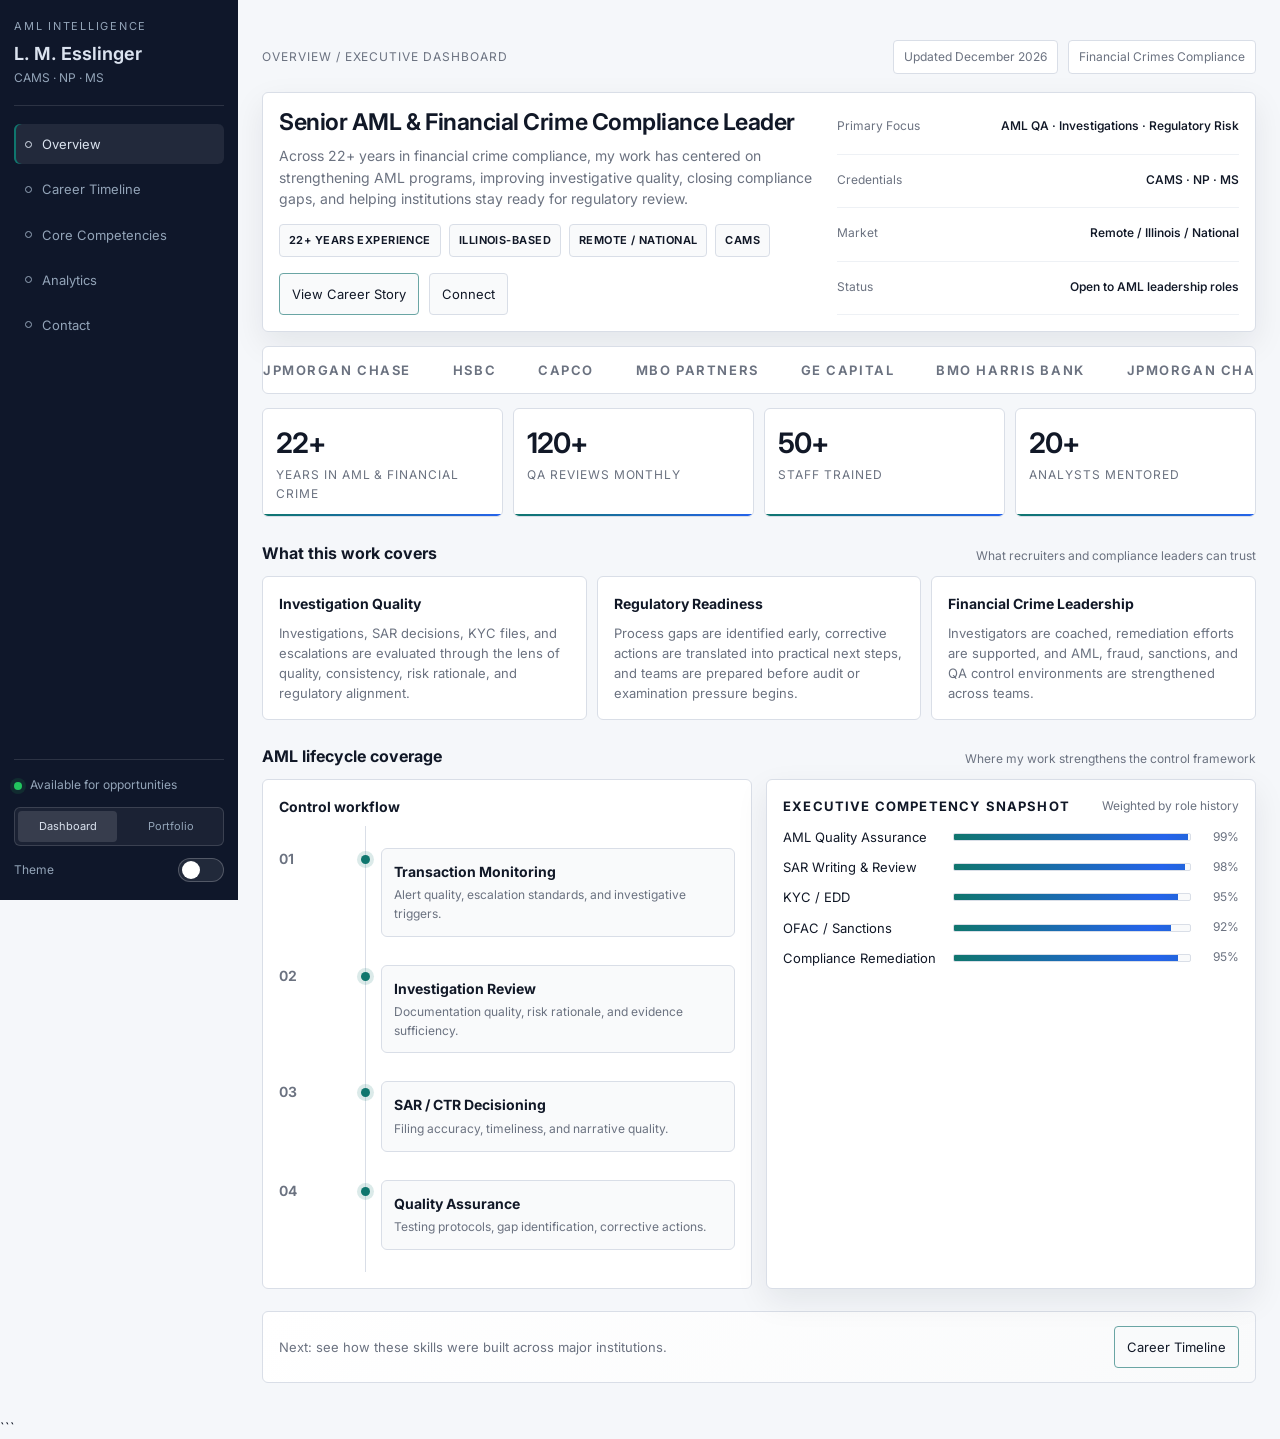
==== index.html @ 6d1b7859 "Initial AML dashboard website" ====
```html
<!doctype html>
<html lang="en">
<head>
  <meta charset="utf-8">
  <meta name="viewport" content="width=device-width, initial-scale=1">
  <title>L. M. Esslinger | AML Executive Dashboard</title>

  <link rel="preconnect" href="https://fonts.googleapis.com">
  <link rel="preconnect" href="https://fonts.gstatic.com" crossorigin>
  <link
    href="https://fonts.googleapis.com/css2?family=Inter:wght@400;500;600;700&display=swap"
    rel="stylesheet"
  >

  <link rel="stylesheet" href="styles.css">
</head>

<body>
  <!-- Mobile Header -->
  <div class="mobile-header">
    <button class="menu-toggle" aria-label="Open navigation">
      <span></span>
      <span></span>
      <span></span>
    </button>

    <div>
      <strong>L. M. Esslinger</strong>
      <small>AML Executive Dashboard</small>
    </div>

    <button class="mobile-switch switch" aria-label="Toggle light and dark mode"></button>

    <button
      class="view-mode-mobile"
      data-view-toggle
      aria-label="Switch profile view"
    >
      Portfolio
    </button>
  </div>

  <div class="screen-overlay" aria-hidden="true"></div>

  <div class="app">
    <!-- Sidebar -->
    <aside class="sidebar">
      <div class="brand">
        <div class="eyebrow">AML Intelligence</div>
        <h1>L. M. Esslinger</h1>
        <p>CAMS · NP · MS</p>
      </div>

      <nav class="nav">
        <a class="active" href="index.html">
          <span class="dot"></span>
          Overview
        </a>

        <a href="experience.html">
          <span class="dot"></span>
          Career Timeline
        </a>

        <a href="competencies.html">
          <span class="dot"></span>
          Core Competencies
        </a>

        <a href="analytics.html">
          <span class="dot"></span>
          Analytics
        </a>

        <a href="contact.html">
          <span class="dot"></span>
          Contact
        </a>
      </nav>

      <div class="sidebar-footer">
        <div class="status">
          <span></span>
          Available for opportunities
        </div>

        <div class="view-toggle" role="group" aria-label="Profile view mode">
          <button class="view-option active" data-view-option="dashboard">
            Dashboard
          </button>

          <button class="view-option" data-view-option="portfolio">
            Portfolio
          </button>
        </div>

        <div class="toggle-row">
          Theme
          <button class="switch" aria-label="Toggle light and dark mode"></button>
        </div>
      </div>
    </aside>

    <!-- Main Content -->
    <main>
      <!-- Top Bar -->
      <div class="topbar">
        <div class="crumb">Overview / Executive dashboard</div>

        <div class="top-actions">
          <div class="pill" data-current-date>Updated</div>
          <div class="pill">Financial Crimes Compliance</div>
        </div>
      </div>

      <!-- Hero -->
      <section class="panel hero">
        <div>
          <h2>Senior AML & Financial Crime Compliance Leader</h2>

          <p>
            Across 22+ years in financial crime compliance, my work has
            centered on strengthening AML programs, improving investigative
            quality, closing compliance gaps, and helping institutions stay
            ready for regulatory review.
          </p>

          <div class="hero-badges">
            <span>22+ Years Experience</span>
            <span>Illinois-based</span>
            <span>Remote / National</span>
            <span>CAMS</span>
          </div>

          <div class="action-row">
            <a class="button glow-cta" href="experience.html">
              View Career Story
            </a>

            <a class="button" href="contact.html">
              Connect
            </a>
          </div>
        </div>

        <div class="header-meta">
          <div class="meta-line">
            <span>Primary Focus</span>
            <b>AML QA · Investigations · Regulatory Risk</b>
          </div>

          <div class="meta-line">
            <span>Credentials</span>
            <b>CAMS · NP · MS</b>
          </div>

          <div class="meta-line">
            <span>Market</span>
            <b>Remote / Illinois / National</b>
          </div>

          <div class="meta-line">
            <span>Status</span>
            <b>Open to AML leadership roles</b>
          </div>
        </div>
      </section>

      <!-- Company Carousel -->
      <div class="carousel">
        <div class="track">
          <span class="logo-item">JPMorgan Chase</span>
          <span class="logo-item">HSBC</span>
          <span class="logo-item">Capco</span>
          <span class="logo-item">MBO Partners</span>
          <span class="logo-item">GE Capital</span>
          <span class="logo-item">BMO Harris Bank</span>

          <span class="logo-item">JPMorgan Chase</span>
          <span class="logo-item">HSBC</span>
          <span class="logo-item">Capco</span>
          <span class="logo-item">MBO Partners</span>
          <span class="logo-item">GE Capital</span>
          <span class="logo-item">BMO Harris Bank</span>
        </div>
      </div>

      <!-- Metrics -->
      <section class="metrics">
        <div class="metric">
          <div class="value" data-count="22" data-suffix="+">0</div>
          <div class="label">Years in AML & financial crime</div>
        </div>

        <div class="metric">
          <div class="value" data-count="120" data-suffix="+">0</div>
          <div class="label">QA reviews monthly</div>
        </div>

        <div class="metric">
          <div class="value" data-count="50" data-suffix="+">0</div>
          <div class="label">Staff trained</div>
        </div>

        <div class="metric">
          <div class="value" data-count="20" data-suffix="+">0</div>
          <div class="label">Analysts mentored</div>
        </div>
      </section>

      <!-- Work Coverage -->
      <div class="section-title">
        <h3>What this work covers</h3>
        <p>What recruiters and compliance leaders can trust</p>
      </div>

      <section class="grid three">
        <div class="card">
          <h4>Investigation Quality</h4>
          <p>
            Investigations, SAR decisions, KYC files, and escalations are
            evaluated through the lens of quality, consistency, risk rationale,
            and regulatory alignment.
          </p>
        </div>

        <div class="card">
          <h4>Regulatory Readiness</h4>
          <p>
            Process gaps are identified early, corrective actions are translated
            into practical next steps, and teams are prepared before audit or
            examination pressure begins.
          </p>
        </div>

        <div class="card">
          <h4>Financial Crime Leadership</h4>
          <p>
            Investigators are coached, remediation efforts are supported, and
            AML, fraud, sanctions, and QA control environments are strengthened
            across teams.
          </p>
        </div>
      </section>

      <!-- AML Lifecycle -->
      <div class="section-title">
        <h3>AML lifecycle coverage</h3>
        <p>Where my work strengthens the control framework</p>
      </div>

      <section class="grid two">
        <div class="card">
          <h4>Control workflow</h4>

          <div class="timeline">
            <div class="event">
              <div class="year">01</div>

              <div class="event-card">
                <h4>Transaction Monitoring</h4>
                <p>
                  Alert quality, escalation standards, and investigative
                  triggers.
                </p>
              </div>
            </div>

            <div class="event">
              <div class="year">02</div>

              <div class="event-card">
                <h4>Investigation Review</h4>
                <p>
                  Documentation quality, risk rationale, and evidence
                  sufficiency.
                </p>
              </div>
            </div>

            <div class="event">
              <div class="year">03</div>

              <div class="event-card">
                <h4>SAR / CTR Decisioning</h4>
                <p>
                  Filing accuracy, timeliness, and narrative quality.
                </p>
              </div>
            </div>

            <div class="event">
              <div class="year">04</div>

              <div class="event-card">
                <h4>Quality Assurance</h4>
                <p>
                  Testing protocols, gap identification, corrective actions.
                </p>
              </div>
            </div>
          </div>
        </div>

        <div class="panel skills-panel">
          <div class="skill-head">
            <h4>Executive competency snapshot</h4>
            <span>Weighted by role history</span>
          </div>

          <div class="skill">
            <div class="skill-name">AML Quality Assurance</div>
            <div class="bar">
              <div class="fill" data-value="99"></div>
            </div>
            <div class="skill-value">99%</div>
          </div>

          <div class="skill">
            <div class="skill-name">SAR Writing & Review</div>
            <div class="bar">
              <div class="fill" data-value="98"></div>
            </div>
            <div class="skill-value">98%</div>
          </div>

          <div class="skill">
            <div class="skill-name">KYC / EDD</div>
            <div class="bar">
              <div class="fill" data-value="95"></div>
            </div>
            <div class="skill-value">95%</div>
          </div>

          <div class="skill">
            <div class="skill-name">OFAC / Sanctions</div>
            <div class="bar">
              <div class="fill" data-value="92"></div>
            </div>
            <div class="skill-value">92%</div>
          </div>

          <div class="skill">
            <div class="skill-name">Compliance Remediation</div>
            <div class="bar">
              <div class="fill" data-value="95"></div>
            </div>
            <div class="skill-value">95%</div>
          </div>
        </div>
      </section>

      <!-- Next CTA -->
      <div class="next-strip">
        <span>
          Next: see how these skills were built across major institutions.
        </span>

        <a class="button glow-cta" href="experience.html">
          Career Timeline
        </a>
      </div>
    </main>
  </div>

  <script src="script.js"></script>
</body>
</html>
```
---- styles.css ----
:root{
  --bg:#f5f7fa;--panel:#ffffff;--panel-2:#f9fafb;--text:#111827;--muted:#6b7280;--line:#d9dee7;--line-2:#eef1f5;--accent:#0f766e;--accent-2:#2563eb;--warning:#b45309;--shadow:0 12px 32px rgba(15,23,42,.08);--radius:6px;--sidebar:#0f172a;--sidebar-text:#dbe3ef;--sidebar-muted:#93a4b8;
}
[data-theme="dark"]{--bg:#111827;--panel:#172033;--panel-2:#111b2b;--text:#eef2f7;--muted:#a3adbd;--line:#2b3548;--line-2:#243044;--accent:#2dd4bf;--accent-2:#60a5fa;--warning:#f59e0b;--shadow:0 14px 38px rgba(0,0,0,.26);--sidebar:#07111f;--sidebar-text:#e5edf7;--sidebar-muted:#7d8da3}
*{box-sizing:border-box}html{scroll-behavior:smooth}body{margin:0;font-family:Inter,Arial,sans-serif;background:var(--bg);color:var(--text);font-size:14px;line-height:1.55}a{color:inherit;text-decoration:none}.app{min-height:100vh;display:grid;grid-template-columns:254px 1fr}.sidebar{position:fixed;inset:0 auto 0 0;width:254px;background:var(--sidebar);color:var(--sidebar-text);padding:22px 16px;display:flex;flex-direction:column;z-index:20}.brand{border-bottom:1px solid rgba(255,255,255,.12);padding-bottom:18px;margin-bottom:18px}.brand .eyebrow{font-size:11px;letter-spacing:.16em;text-transform:uppercase;color:var(--sidebar-muted)}.brand h1{font-size:18px;line-height:1.2;margin:8px 0 4px;font-weight:650}.brand p{font-size:12px;color:var(--sidebar-muted);margin:0}.nav{display:grid;gap:5px}.nav a{display:flex;align-items:center;gap:10px;padding:10px 11px;border-radius:var(--radius);color:var(--sidebar-muted);font-size:13px}.nav a:hover,.nav a.active{background:rgba(255,255,255,.08);color:var(--sidebar-text)}.nav .dot{width:7px;height:7px;border:1px solid currentColor;border-radius:50%}.sidebar-footer{margin-top:auto;border-top:1px solid rgba(255,255,255,.12);padding-top:16px}.status{display:flex;align-items:center;gap:8px;color:var(--sidebar-muted);font-size:12px;margin-bottom:12px}.status span{width:8px;height:8px;background:#22c55e;border-radius:50%;box-shadow:0 0 0 4px rgba(34,197,94,.12)}.toggle-row{display:flex;align-items:center;justify-content:space-between;font-size:12px;color:var(--sidebar-muted)}.switch{width:46px;height:24px;border:1px solid rgba(255,255,255,.22);border-radius:999px;background:rgba(255,255,255,.08);position:relative;cursor:pointer}.switch:before{content:"";position:absolute;width:18px;height:18px;left:3px;top:2px;border-radius:50%;background:#fff;transition:.22s ease}.switch.on:before{transform:translateX(21px);background:var(--accent)}main{grid-column:2;padding:22px 26px 42px}.topbar{display:flex;align-items:center;justify-content:space-between;margin-bottom:18px}.crumb{font-size:12px;color:var(--muted);letter-spacing:.08em;text-transform:uppercase}.top-actions{display:flex;gap:10px;align-items:center}.pill{border:1px solid var(--line);background:var(--panel);border-radius:4px;padding:7px 10px;color:var(--muted);font-size:12px}.panel{background:var(--panel);border:1px solid var(--line);border-radius:var(--radius);box-shadow:var(--shadow)}.hero{padding:20px;display:grid;grid-template-columns:1.2fr .8fr;gap:18px;align-items:stretch}.hero h2{font-size:24px;line-height:1.2;margin:0 0 8px;font-weight:650;letter-spacing:-.02em}.hero p{margin:0;color:var(--muted);max-width:680px}.header-meta{display:grid;gap:8px}.meta-line{display:flex;justify-content:space-between;border-bottom:1px solid var(--line-2);padding:8px 0;color:var(--muted);font-size:12px}.meta-line b{color:var(--text);font-weight:550}.metrics{display:grid;grid-template-columns:repeat(4,1fr);gap:12px;margin:14px 0}.metric{padding:16px;background:var(--panel);border:1px solid var(--line);border-radius:var(--radius)}.metric .value{font-size:30px;font-weight:650;letter-spacing:-.03em}.metric .label{font-size:12px;color:var(--muted);text-transform:uppercase;letter-spacing:.08em}.grid{display:grid;gap:14px}.grid.two{grid-template-columns:1fr 1fr}.grid.three{grid-template-columns:repeat(3,1fr)}.section-title{display:flex;align-items:flex-end;justify-content:space-between;margin:24px 0 10px}.section-title h3{margin:0;font-size:16px}.section-title p{margin:0;color:var(--muted);font-size:12px}.card{background:var(--panel);border:1px solid var(--line);border-radius:var(--radius);padding:16px}.card h4{font-size:14px;margin:0 0 8px}.card p{margin:0;color:var(--muted);font-size:13px}.carousel{overflow:hidden;border:1px solid var(--line);background:var(--panel);border-radius:var(--radius);margin:14px 0}.track{display:flex;gap:42px;white-space:nowrap;animation:slide 24s linear infinite;padding:13px 0}.logo-item{font-size:13px;letter-spacing:.12em;text-transform:uppercase;color:var(--muted);font-weight:650;min-width:max-content}@keyframes slide{from{transform:translateX(0)}to{transform:translateX(-50%)}}.skills-panel{padding:16px}.skill-group{border-top:1px solid var(--line-2);padding:14px 0}.skill-group:first-child{border-top:0;padding-top:0}.skill-head{display:flex;justify-content:space-between;align-items:center;margin-bottom:11px}.skill-head h4{margin:0;font-size:13px;text-transform:uppercase;letter-spacing:.09em}.skill-head span{font-size:12px;color:var(--muted)}.skill{display:grid;grid-template-columns:170px 1fr 44px;gap:12px;align-items:center;margin:10px 0}.skill-name{font-size:13px;color:var(--text)}.bar{height:8px;border:1px solid var(--line);background:var(--panel-2);border-radius:2px;overflow:hidden}.fill{height:100%;width:0;background:linear-gradient(90deg,var(--accent),var(--accent-2));transition:width 1.2s cubic-bezier(.2,.7,.2,1)}.skill-value{text-align:right;color:var(--muted);font-size:12px}.chart{height:230px;display:flex;align-items:end;gap:12px;padding:20px 12px 12px;border-top:1px solid var(--line-2)}.col{flex:1;display:flex;flex-direction:column;align-items:center;justify-content:end;gap:8px;height:100%}.col span{width:100%;background:var(--accent);opacity:.88;border-radius:2px 2px 0 0;transform:scaleY(0);transform-origin:bottom;transition:transform 1s ease}.col small{font-size:11px;color:var(--muted);text-align:center}.timeline{position:relative;padding:8px 0}.timeline:before{content:"";position:absolute;left:86px;top:0;bottom:0;width:1px;background:var(--line)}.event{display:grid;grid-template-columns:70px 1fr;gap:32px;padding:14px 0;position:relative}.event:before{content:"";position:absolute;left:82px;top:21px;width:9px;height:9px;background:var(--accent);border-radius:50%;box-shadow:0 0 0 4px color-mix(in srgb,var(--accent) 15%,transparent)}.year{font-weight:650;color:var(--muted)}.event-card{border:1px solid var(--line);border-radius:var(--radius);padding:12px;background:var(--panel-2)}.event-card h4{margin:0 0 4px;font-size:14px}.event-card p{margin:0;color:var(--muted);font-size:12px}.filters{display:flex;gap:8px;flex-wrap:wrap}.filter{border:1px solid var(--line);background:var(--panel);border-radius:4px;padding:8px 10px;color:var(--muted);cursor:pointer;font-size:12px}.filter.active,.filter:hover{border-color:var(--accent);color:var(--text)}.contact-line{display:flex;align-items:center;justify-content:space-between;padding:14px 0;border-bottom:1px solid var(--line-2)}.contact-line:last-child{border-bottom:0}.button{display:inline-flex;align-items:center;justify-content:center;border:1px solid var(--line);background:var(--panel-2);border-radius:4px;padding:10px 12px;font-size:13px;color:var(--text)}.button:hover{border-color:var(--accent)}
@media(max-width:900px){.app{display:block}.sidebar{position:relative;width:100%;inset:auto}.nav{grid-template-columns:repeat(2,1fr)}main{padding:18px}.hero,.grid.two,.grid.three{grid-template-columns:1fr}.metrics{grid-template-columns:repeat(2,1fr)}.skill{grid-template-columns:1fr}.skill-value{text-align:left}.timeline:before,.event:before{display:none}.event{grid-template-columns:1fr;gap:4px}}

/* Mobile-first refinements */
.mobile-header,.screen-overlay{display:none}
@media(max-width:720px){
  body{font-size:13px;overflow-x:hidden}
  .mobile-header{position:sticky;top:0;z-index:40;display:flex;align-items:center;justify-content:space-between;gap:12px;padding:10px 14px;background:color-mix(in srgb,var(--panel) 94%,transparent);backdrop-filter:blur(14px);border-bottom:1px solid var(--line)}
  .mobile-header strong{display:block;font-size:14px;line-height:1.1;font-weight:650}.mobile-header small{display:block;font-size:11px;color:var(--muted);line-height:1.2;margin-top:2px}
  .menu-toggle{width:42px;height:36px;border:1px solid var(--line);border-radius:4px;background:var(--panel-2);display:grid;place-content:center;gap:4px;padding:0;cursor:pointer}.menu-toggle span{width:18px;height:2px;background:var(--text);display:block;border-radius:2px}
  .mobile-switch{flex:0 0 auto}.mobile-switch.switch{border-color:var(--line);background:var(--panel-2)}
  .app{display:block;min-height:auto}.sidebar{position:fixed;top:0;bottom:0;left:0;width:min(82vw,300px);height:100vh;transform:translateX(-105%);transition:transform .24s ease;padding:20px 15px;box-shadow:20px 0 60px rgba(0,0,0,.28);z-index:60}.sidebar.open{transform:translateX(0)}
  .screen-overlay{position:fixed;inset:0;background:rgba(2,6,23,.45);z-index:55}.screen-overlay.show{display:block}.sidebar .nav{grid-template-columns:1fr}.sidebar-footer{margin-top:24px}
  main{padding:14px 12px 28px;grid-column:auto}.topbar{display:block;margin-bottom:12px}.crumb{font-size:10px;margin-bottom:8px}.top-actions{display:flex;overflow-x:auto;gap:8px;padding-bottom:2px}.pill{white-space:nowrap;font-size:11px;padding:6px 8px}
  .hero{padding:14px;display:block}.hero h2{font-size:18px;line-height:1.25;margin-bottom:7px}.hero p{font-size:13px}.header-meta{margin-top:12px}.meta-line{display:block;padding:8px 0}.meta-line span{display:block;margin-bottom:2px}.meta-line b{display:block;font-size:12px;line-height:1.35}
  .carousel{margin:10px 0}.track{gap:28px;padding:10px 0;animation-duration:18s}.logo-item{font-size:11px;letter-spacing:.09em}
  .metrics{grid-template-columns:1fr 1fr;gap:8px;margin:10px 0}.metric{padding:12px}.metric .value{font-size:24px}.metric .label{font-size:10px;letter-spacing:.06em;line-height:1.25}
  .section-title{display:block;margin:18px 0 8px}.section-title h3{font-size:14px}.section-title p{font-size:11px;margin-top:2px}
  .grid.two,.grid.three{grid-template-columns:1fr;gap:9px}.card,.skills-panel{padding:13px;border-radius:5px}.card h4{font-size:13px}.card p{font-size:12px;line-height:1.5}
  .skill{grid-template-columns:1fr;gap:5px;margin:11px 0}.bar{height:9px}.skill-value{text-align:left;font-size:11px}.skill-head{display:block}.skill-head h4{font-size:12px}.skill-head span{display:block;margin-top:3px;font-size:11px}.skill-group{padding:11px 0}
  .timeline{padding:0}.timeline:before,.event:before{display:none}.event{grid-template-columns:1fr;gap:5px;padding:8px 0}.year{font-size:11px}.event-card{padding:10px}.event-card h4{font-size:13px}.event-card p{font-size:12px}
  .chart{height:190px;gap:7px;padding:14px 6px 8px;overflow-x:auto}.col{min-width:54px}.col small{font-size:10px}.filters{gap:6px}.filter{font-size:11px;padding:7px 8px}.contact-line{display:block;padding:12px 0}.contact-line .button{margin-top:8px;width:100%}
}
@media(max-width:390px){.metrics{grid-template-columns:1fr}.hero h2{font-size:17px}.metric .value{font-size:22px}.mobile-header{padding:9px 10px}main{padding-left:10px;padding-right:10px}}

/* FINAL WIDTH + NAVIGATION FIXES
   Built to prevent horizontal scrolling on desktop, tablet, and phone. */
html,body{width:100%;max-width:100%;overflow-x:hidden}body{min-width:0}img,svg,canvas,video{max-width:100%;height:auto}button,input,select,textarea{font:inherit}.app,main,.panel,.card,.metric,.carousel,.skills-panel,.grid,.metrics,.hero,.timeline,.event,.event-card,.chart,.topbar,.top-actions{min-width:0;max-width:100%}

/* Desktop: fixed navigation, fluid content, no left/right scroll */
@media (min-width:1025px){
  .mobile-header,.screen-overlay{display:none!important}
  .app{display:grid;grid-template-columns:238px minmax(0,1fr);width:100%;max-width:100%;overflow:hidden}
  .sidebar{position:fixed;top:0;left:0;bottom:0;width:238px;max-width:238px;min-width:0;padding:18px 14px;overflow-y:auto;overflow-x:hidden}
  main{grid-column:2;width:100%;max-width:1280px;margin:0 auto;padding:18px clamp(14px,2vw,24px) 34px;overflow:hidden}
  .hero{grid-template-columns:minmax(0,1.15fr) minmax(260px,.85fr);gap:14px;padding:16px}
  .hero h2{font-size:clamp(19px,1.8vw,23px)}
  .metrics{grid-template-columns:repeat(4,minmax(0,1fr));gap:10px}
  .metric{padding:13px}.metric .value{font-size:clamp(24px,2.2vw,29px)}
  .grid.two{grid-template-columns:repeat(2,minmax(0,1fr))}.grid.three{grid-template-columns:repeat(3,minmax(0,1fr));gap:10px}
  .skill{grid-template-columns:minmax(120px,160px) minmax(0,1fr) 38px;gap:10px}
  .chart{width:100%;overflow:hidden;gap:8px;padding-left:8px;padding-right:8px}.col{min-width:0}.col small{font-size:10px;overflow-wrap:anywhere}
  .top-actions{flex-wrap:wrap;justify-content:flex-end}.pill{max-width:100%;white-space:normal}
  .track{max-width:none}.logo-item{min-width:max-content}
}

/* Tablet + phone: sticky header is always available; sidebar becomes drawer */
@media (max-width:1024px){
  .mobile-header{position:sticky;top:0;z-index:80;display:flex;align-items:center;justify-content:space-between;gap:10px;width:100%;max-width:100%;padding:10px 14px;background:color-mix(in srgb,var(--panel) 96%,transparent);backdrop-filter:blur(14px);border-bottom:1px solid var(--line)}
  .mobile-header strong{font-size:14px;line-height:1.1}.mobile-header small{font-size:11px;color:var(--muted);line-height:1.1}
  .menu-toggle{flex:0 0 auto;width:40px;height:34px;border:1px solid var(--line);border-radius:4px;background:var(--panel-2);display:grid;place-content:center;gap:4px;padding:0;cursor:pointer}.menu-toggle span{display:block;width:18px;height:2px;background:var(--text);border-radius:2px}
  .app{display:block;width:100%;max-width:100%;overflow:hidden}.sidebar{position:fixed;top:0;left:0;bottom:0;width:min(82vw,292px);max-width:292px;height:100dvh;transform:translateX(-105%);transition:transform .24s ease;z-index:90;overflow-y:auto;overflow-x:hidden;padding:18px 14px;box-shadow:20px 0 60px rgba(0,0,0,.28)}.sidebar.open{transform:translateX(0)}
  .screen-overlay{position:fixed;inset:0;background:rgba(2,6,23,.45);z-index:85}.screen-overlay.show{display:block}.sidebar .nav{grid-template-columns:1fr}.sidebar-footer{margin-top:24px}
  main{width:100%;max-width:100%;padding:14px clamp(10px,3.5vw,18px) 30px;overflow:hidden}
  .topbar{display:grid;gap:8px;margin-bottom:12px}.top-actions{overflow-x:auto;overscroll-behavior-x:contain;scrollbar-width:none}.top-actions::-webkit-scrollbar{display:none}.pill{white-space:nowrap;font-size:11px;padding:6px 8px}
  .hero,.grid.two,.grid.three{grid-template-columns:1fr}.hero{padding:14px;gap:12px}.hero h2{font-size:clamp(17px,5vw,21px)}.hero p{font-size:13px}
  .metrics{grid-template-columns:repeat(2,minmax(0,1fr));gap:8px}.metric{padding:11px}.metric .value{font-size:23px}.metric .label{font-size:10px;line-height:1.25;letter-spacing:.05em}
  .section-title{display:block;margin:18px 0 8px}.section-title h3{font-size:14px}.section-title p{font-size:11px;margin-top:2px}
  .card,.skills-panel{padding:12px}.skill{grid-template-columns:1fr;gap:5px}.skill-value{text-align:left}.skill-head{display:block}.skill-head span{display:block;margin-top:3px}.timeline:before,.event:before{display:none}.event{grid-template-columns:1fr;gap:5px;padding:8px 0}.chart{height:180px;width:100%;overflow:hidden;gap:5px;padding:12px 4px 8px}.col{min-width:0;gap:6px}.col small{font-size:9px;line-height:1.1;word-break:break-word}.filters{gap:6px}.filter{font-size:11px;padding:7px 8px}.contact-line{display:block}.contact-line .button{margin-top:8px;width:100%}
  .carousel{width:100%;overflow:hidden}.track{gap:24px;padding:10px 0;animation-duration:18s}.logo-item{font-size:11px;letter-spacing:.08em;min-width:max-content}
}

@media (max-width:430px){
  main{padding-left:10px;padding-right:10px}.metrics{grid-template-columns:1fr}.meta-line{display:block}.meta-line span,.meta-line b{display:block}.mobile-header{padding:9px 10px}.mobile-header strong{font-size:13px}.mobile-header small{font-size:10px}.hero h2{font-size:17px}.metric .value{font-size:22px}.chart{height:165px}.track{gap:18px}.logo-item{font-size:10px}
}

/* Current update: prevent horizontal overflow and keep mobile navigation usable */
html, body { max-width: 100%; overflow-x: hidden; }
*, *::before, *::after { box-sizing: border-box; }
img, svg, canvas, video { max-width: 100%; height: auto; }
main, .panel, .card, .metrics, .grid, .topbar, .hero, .carousel { min-width: 0; }
.skill, .meta-line, .metric, .event-card { min-width: 0; }
@media (max-width: 1024px){
  .mobile-header{ display:flex; }
  .app{ width:100%; max-width:100%; }
  main{ width:100%; max-width:100%; padding-left:16px; padding-right:16px; }
  .sidebar{ position:fixed; left:0; top:0; bottom:0; transform:translateX(-105%); z-index:60; max-width:min(84vw, 310px); }
  .sidebar.open{ transform:translateX(0); }
}
@media (min-width: 1025px){
  .mobile-header{ display:none; }
}

/* Dashboard / portfolio view switch */
.view-toggle{display:grid;grid-template-columns:1fr 1fr;gap:4px;margin:12px 0;padding:3px;border:1px solid rgba(255,255,255,.14);border-radius:6px;background:rgba(255,255,255,.05)}
.view-option{border:0;border-radius:4px;background:transparent;color:var(--sidebar-muted);font-size:11px;padding:7px 8px;cursor:pointer;transition:.18s ease}.view-option.active{background:rgba(255,255,255,.12);color:var(--sidebar-text)}
.view-mode-mobile{border:1px solid var(--line);background:var(--panel-2);color:var(--text);border-radius:4px;padding:8px 10px;font-size:11px;font-weight:650;letter-spacing:.02em;cursor:pointer;white-space:nowrap}

/* Portfolio mode: same content, presented like a traditional executive website */
[data-view="portfolio"] body{background:var(--panel)}
@media (min-width:1025px){
  [data-view="portfolio"] .app{display:block;width:100%;overflow:visible}
  [data-view="portfolio"] .sidebar{position:sticky;top:0;left:auto;bottom:auto;width:100%;max-width:none;min-height:auto;height:auto;padding:11px clamp(18px,4vw,48px);display:grid;grid-template-columns:auto minmax(0,1fr) auto;align-items:center;gap:18px;overflow:visible;border-bottom:1px solid rgba(255,255,255,.12);z-index:90}
  [data-view="portfolio"] .brand{border:0;margin:0;padding:0}.brand h1{white-space:nowrap}
  [data-view="portfolio"] .brand .eyebrow{display:none}
  [data-view="portfolio"] .brand h1{font-size:15px;margin:0}[data-view="portfolio"] .brand p{font-size:11px;margin-top:1px}
  [data-view="portfolio"] .nav{display:flex;justify-content:center;gap:4px;min-width:0;overflow:hidden}
  [data-view="portfolio"] .nav a{padding:8px 10px;font-size:12px;white-space:nowrap}[data-view="portfolio"] .nav .dot{display:none}
  [data-view="portfolio"] .sidebar-footer{margin:0;border:0;padding:0;display:flex;align-items:center;gap:10px;min-width:max-content}[data-view="portfolio"] .status{margin:0;font-size:11px}.sidebar-footer .toggle-row{gap:8px}
  [data-view="portfolio"] .view-toggle{width:166px;margin:0}
  [data-view="portfolio"] main{max-width:1080px;margin:0 auto;padding:32px clamp(18px,3vw,32px) 54px;grid-column:auto;overflow:visible}
  [data-view="portfolio"] .topbar{border-bottom:1px solid var(--line);padding-bottom:14px;margin-bottom:22px}
  [data-view="portfolio"] .crumb{font-size:11px;letter-spacing:.14em}
  [data-view="portfolio"] .panel,[data-view="portfolio"] .card,[data-view="portfolio"] .metric{box-shadow:none;border-radius:3px}
  [data-view="portfolio"] .hero{display:block;padding:0;border:0;background:transparent;box-shadow:none;margin:34px 0 28px}
  [data-view="portfolio"] .hero h2{font-size:clamp(26px,4vw,42px);max-width:780px;font-weight:600;letter-spacing:-.035em}
  [data-view="portfolio"] .hero p{font-size:16px;max-width:760px;line-height:1.7;margin-top:14px}
  [data-view="portfolio"] .header-meta{margin-top:26px;display:grid;grid-template-columns:repeat(4,minmax(0,1fr));gap:0;border-top:1px solid var(--line);border-bottom:1px solid var(--line)}
  [data-view="portfolio"] .meta-line{display:block;border:0;border-right:1px solid var(--line);padding:14px 16px}.meta-line:last-child{border-right:0}
  [data-view="portfolio"] .meta-line b{display:block;margin-top:4px;font-size:13px}
  [data-view="portfolio"] .metrics{grid-template-columns:repeat(4,minmax(0,1fr));margin:24px 0 30px}
  [data-view="portfolio"] .metric{background:transparent;border-top:1px solid var(--line);border-left:0;border-right:0;border-bottom:0;padding:14px 4px}
  [data-view="portfolio"] .metric .value{font-size:32px}[data-view="portfolio"] .metric .label{font-size:11px}
  [data-view="portfolio"] .section-title{border-top:1px solid var(--line);padding-top:24px;margin-top:34px}
  [data-view="portfolio"] .grid.three,[data-view="portfolio"] .grid.two{gap:14px}
  [data-view="portfolio"] .carousel{background:transparent;border-left:0;border-right:0;border-radius:0;margin:18px 0;border-color:var(--line)}
}
@media (max-width:1024px){
  .view-toggle{margin:14px 0}.view-option{font-size:12px;padding:8px}.mobile-header{grid-template-columns:auto minmax(0,1fr) auto auto}.mobile-header .switch{width:42px;flex:0 0 auto}
  [data-view="portfolio"] main{background:var(--panel);padding-top:18px}
  [data-view="portfolio"] .panel,[data-view="portfolio"] .card,[data-view="portfolio"] .metric{box-shadow:none;border-radius:3px}
  [data-view="portfolio"] .hero{background:transparent;border:0;padding:6px 0 12px;box-shadow:none}
  [data-view="portfolio"] .hero h2{font-size:24px;letter-spacing:-.03em}
  [data-view="portfolio"] .metrics{grid-template-columns:repeat(2,minmax(0,1fr))}
  [data-view="portfolio"] .section-title{border-top:1px solid var(--line);padding-top:18px}
}
@media (max-width:430px){.mobile-header{gap:6px}.view-mode-mobile{padding:7px 8px;font-size:10px}.mobile-header .switch{width:38px}.mobile-header .switch:before{width:16px;height:16px}.mobile-header .switch.on:before{transform:translateX(17px)}}

/* Surgical recruiter-focused motion upgrades */
.hero-badges{display:flex;flex-wrap:wrap;gap:8px;margin-top:14px}
.hero-badges span{border:1px solid var(--line);background:var(--panel-2);border-radius:4px;padding:7px 9px;color:var(--text);font-size:11px;font-weight:650;letter-spacing:.04em;text-transform:uppercase}
.action-row{display:flex;flex-wrap:wrap;gap:10px;margin-top:16px}
.next-strip{display:flex;align-items:center;justify-content:space-between;gap:14px;margin-top:22px;padding:14px 16px;border:1px solid var(--line);background:linear-gradient(135deg,var(--panel),var(--panel-2));border-radius:var(--radius);color:var(--muted);font-size:13px}
.next-strip span{max-width:680px}
.glow-cta{position:relative;overflow:hidden;border-color:color-mix(in srgb,var(--accent) 55%,var(--line));box-shadow:0 0 0 0 color-mix(in srgb,var(--accent) 30%,transparent);animation:ctaPulse 2.6s ease-in-out infinite}
.glow-cta::before{content:"";position:absolute;inset:0;background:linear-gradient(110deg,transparent 0%,color-mix(in srgb,var(--accent) 18%,transparent) 42%,transparent 68%);transform:translateX(-120%);animation:ctaSweep 3.4s ease-in-out infinite;pointer-events:none}
.glow-cta:hover{transform:translateY(-1px);border-color:var(--accent);box-shadow:0 10px 24px color-mix(in srgb,var(--accent) 18%,transparent)}
@keyframes ctaPulse{0%,100%{box-shadow:0 0 0 0 color-mix(in srgb,var(--accent) 22%,transparent)}50%{box-shadow:0 0 0 5px color-mix(in srgb,var(--accent) 9%,transparent)}}
@keyframes ctaSweep{0%,30%{transform:translateX(-120%)}60%,100%{transform:translateX(120%)}}
.metric{position:relative;overflow:hidden;transition:transform .22s ease,border-color .22s ease,box-shadow .22s ease}.metric::after{content:"";position:absolute;left:0;right:0;bottom:0;height:2px;background:linear-gradient(90deg,var(--accent),var(--accent-2));transform:scaleX(0);transform-origin:left;transition:transform .7s ease}.metric.is-visible::after{transform:scaleX(1)}.metric:hover{transform:translateY(-2px);border-color:color-mix(in srgb,var(--accent) 35%,var(--line));box-shadow:0 14px 34px rgba(15,23,42,.10)}
.card,.panel{transition:transform .22s ease,border-color .22s ease,box-shadow .22s ease}.card:hover,.panel:hover{border-color:color-mix(in srgb,var(--accent) 25%,var(--line))}.card:hover{transform:translateY(-1px)}
.bar{position:relative}.bar::after{content:"";position:absolute;inset:0;background:linear-gradient(90deg,transparent,rgba(255,255,255,.35),transparent);transform:translateX(-130%);animation:barScan 3s ease-in-out infinite}.fill{background:linear-gradient(90deg,var(--accent),var(--accent-2),var(--accent));background-size:180% 100%;animation:fillDrift 4.2s ease-in-out infinite}.skill-value.counting{color:var(--accent);font-weight:650}@keyframes barScan{0%,35%{transform:translateX(-130%)}70%,100%{transform:translateX(130%)}}@keyframes fillDrift{0%,100%{background-position:0% 50%}50%{background-position:100% 50%}}
.chart .col span{background:linear-gradient(180deg,var(--accent-2),var(--accent));position:relative}.chart .col span::after{content:"";position:absolute;left:0;right:0;top:0;height:35%;background:linear-gradient(180deg,rgba(255,255,255,.28),transparent)}
.nav a,.filter,.button,.view-option,.switch{transition:all .2s ease}.nav a.active{box-shadow:inset 2px 0 0 var(--accent)}
@media(max-width:720px){.hero-badges{gap:6px}.hero-badges span{font-size:10px;padding:6px 7px}.action-row{gap:8px}.action-row .button{flex:1;min-width:130px}.next-strip{display:block;padding:12px}.next-strip .button{width:100%;margin-top:10px}.glow-cta{animation-duration:3.2s}}
@media(prefers-reduced-motion:reduce){*,*::before,*::after{animation:none!important;transition:none!important;scroll-behavior:auto!important}}
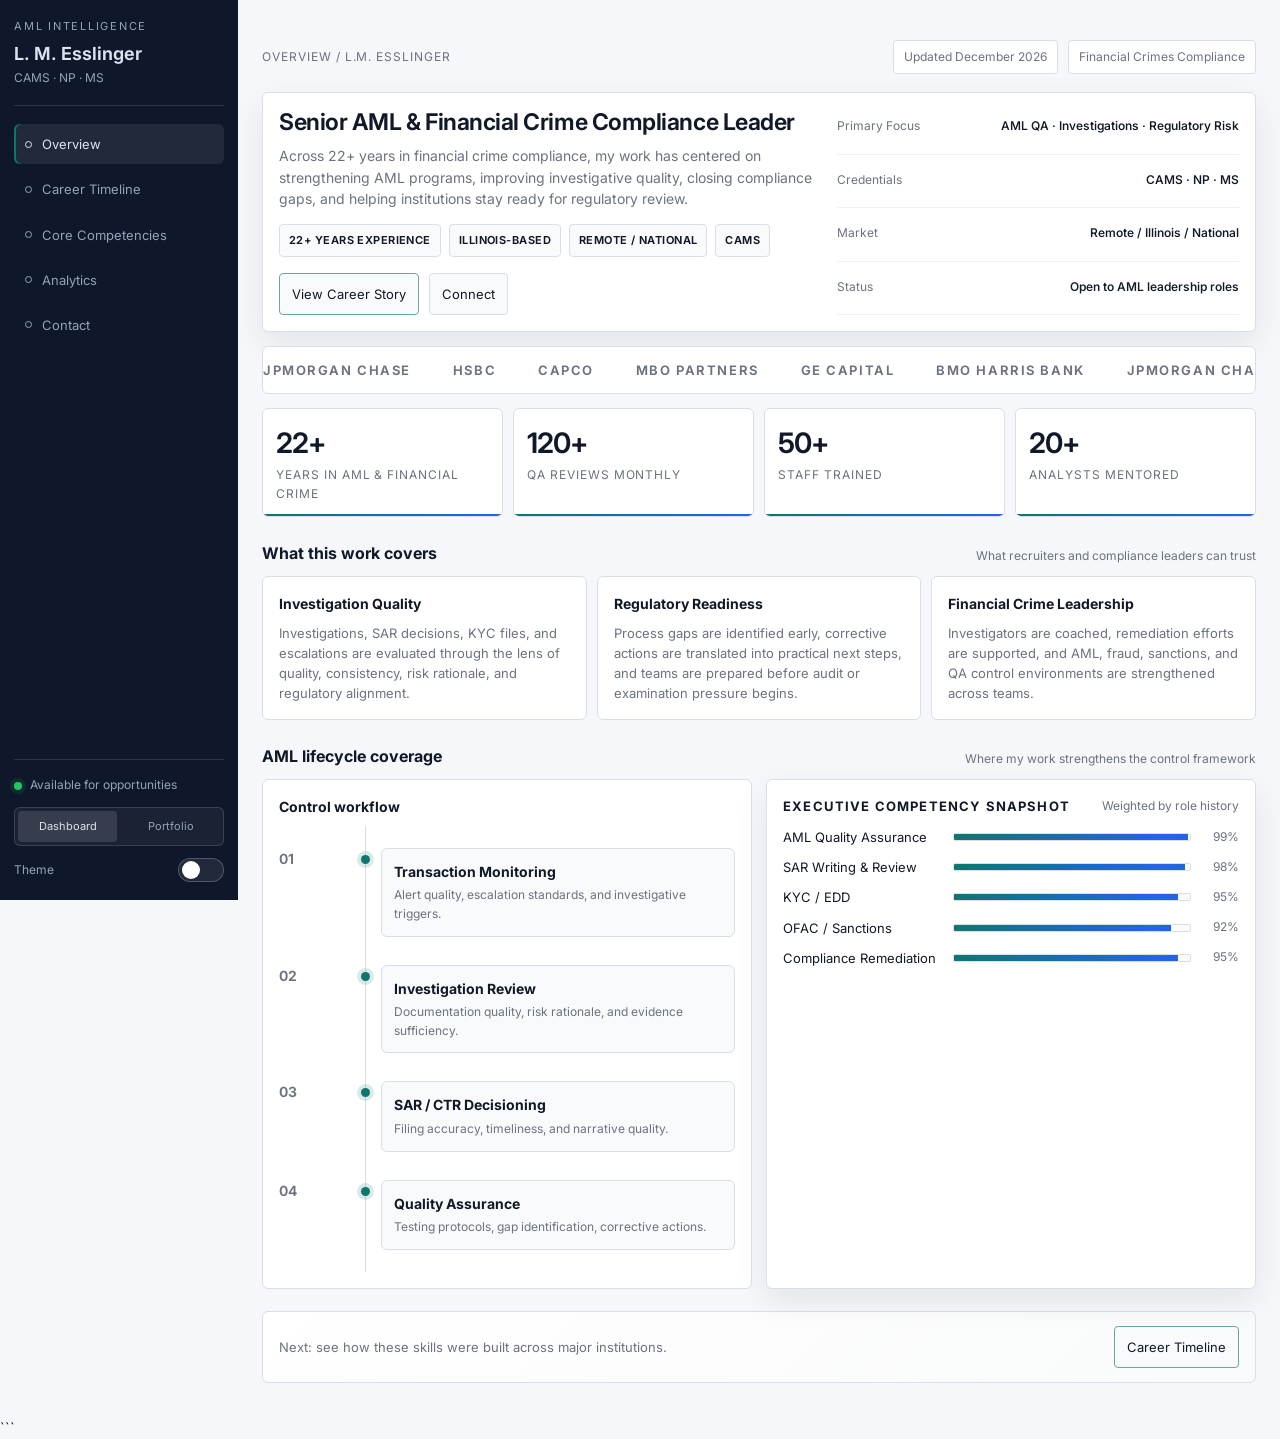
==== commit beeadab3: "Describe what changed" ====
--- a/index.html
+++ b/index.html
@@ -106,7 +106,7 @@
     <main>
       <!-- Top Bar -->
       <div class="topbar">
-        <div class="crumb">Overview / Executive dashboard</div>
+        <div class="crumb">Overview / L.M. ESSLINGER</div>
 
         <div class="top-actions">
           <div class="pill" data-current-date>Updated</div>
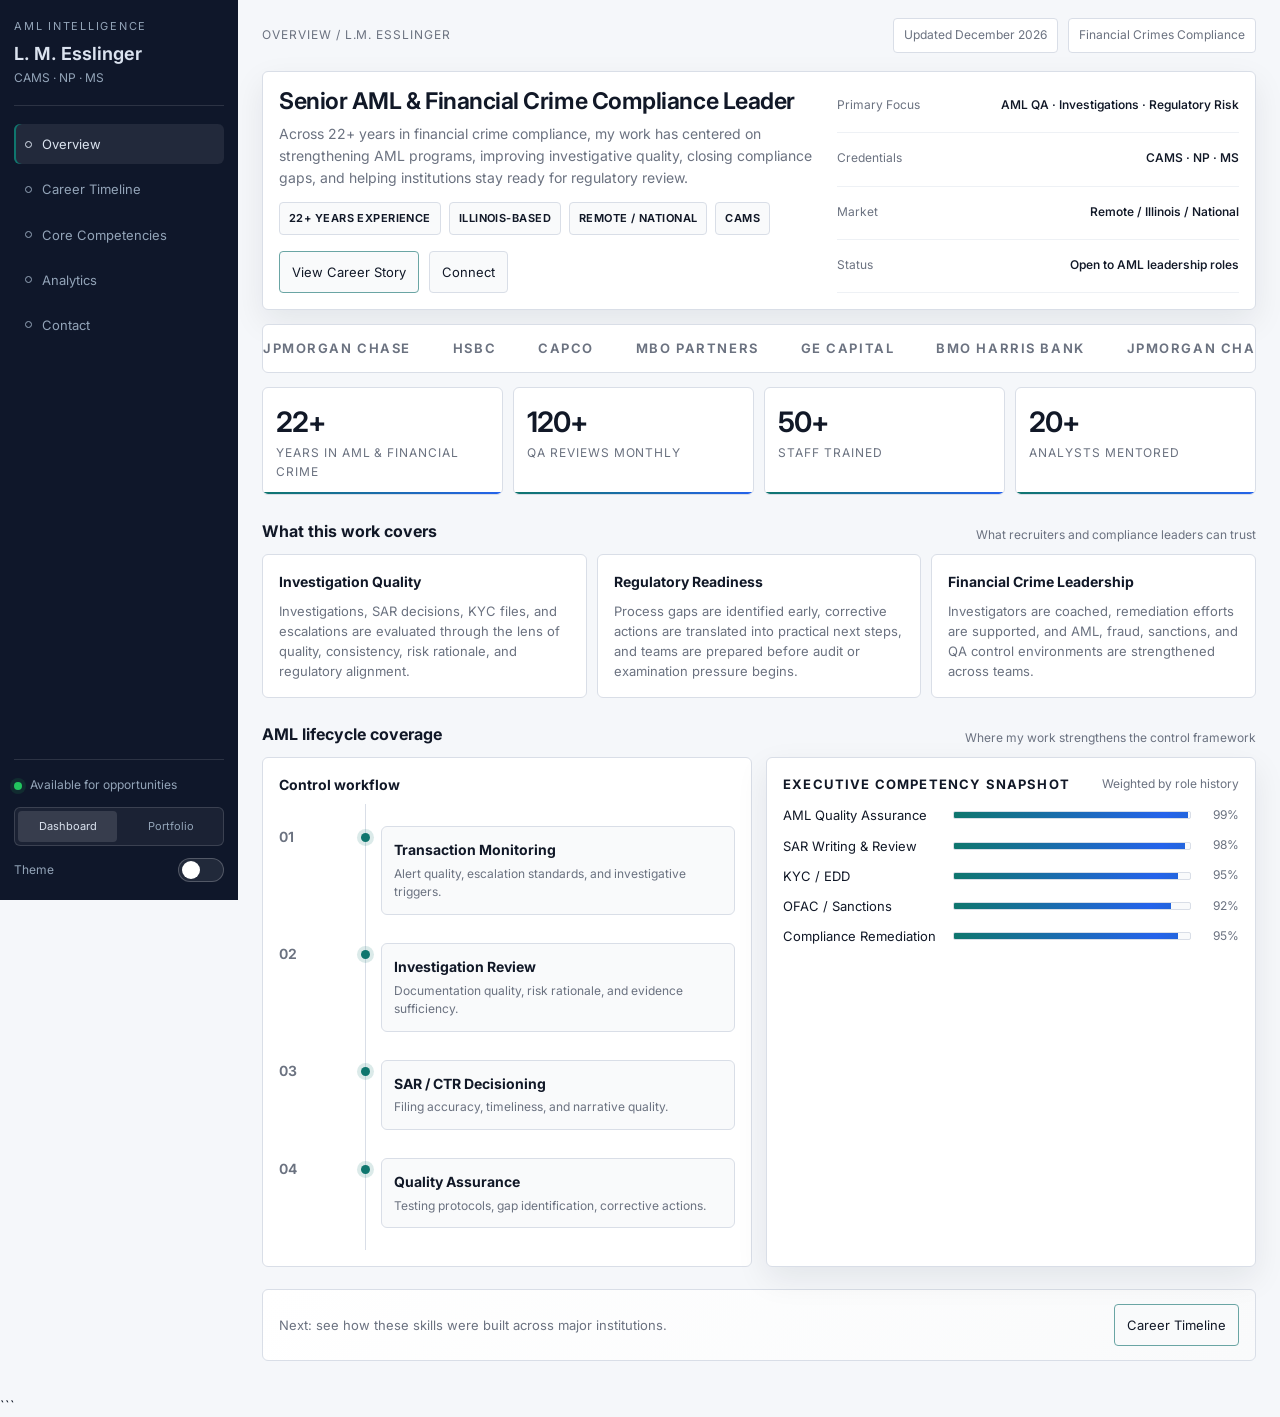
==== commit 71283494: "Describe what changed" ====
--- a/index.html
+++ b/index.html
@@ -1,10 +1,17 @@
-```html
+
 <!doctype html>
 <html lang="en">
 <head>
   <meta charset="utf-8">
   <meta name="viewport" content="width=device-width, initial-scale=1">
-  <title>L. M. Esslinger | AML Executive Dashboard</title>
+ <title>
+L. M. Esslinger | Senior AML & Financial Crime Compliance Leader
+</title>
+
+<meta
+  name="description"
+  content="Senior AML & Financial Crime Compliance Leader with 22+ years of experience in AML investigations, quality assurance, regulatory compliance, KYC/EDD, OFAC, fraud investigations, and enterprise risk management."
+>
 
   <link rel="preconnect" href="https://fonts.googleapis.com">
   <link rel="preconnect" href="https://fonts.gstatic.com" crossorigin>
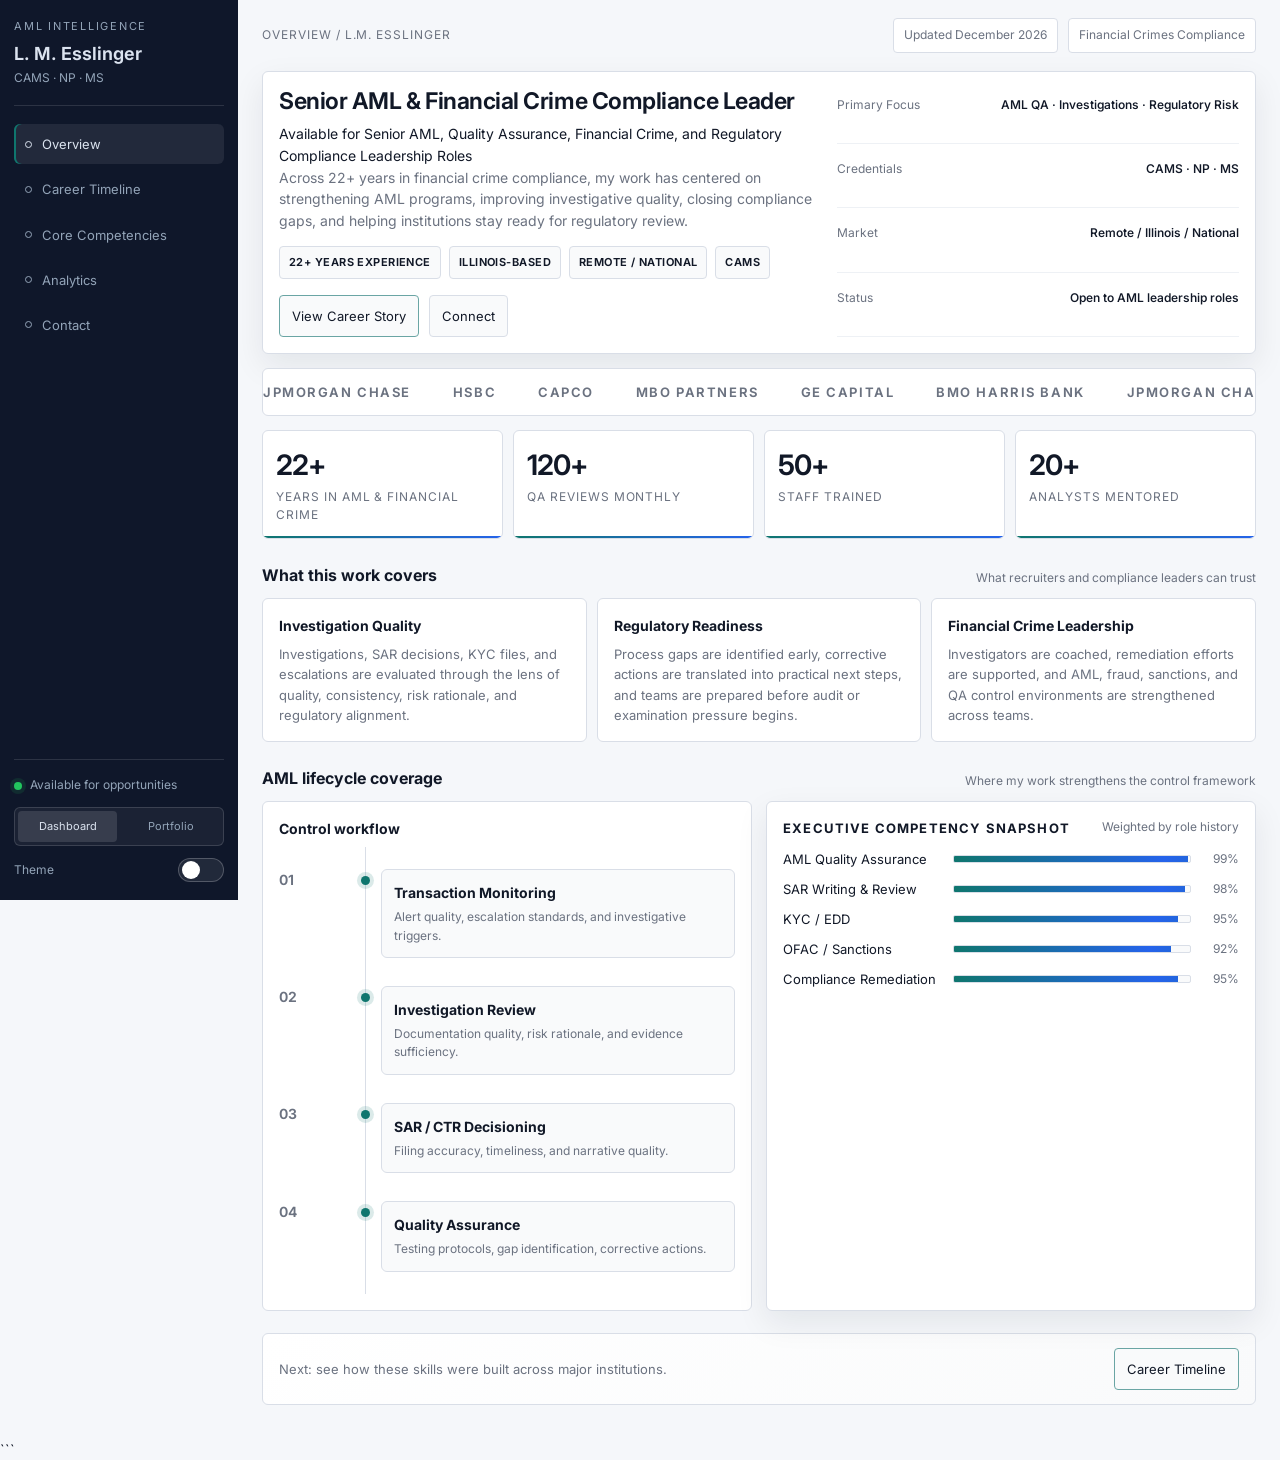
==== commit 2e07d2b8: "Describe what changed" ====
--- a/index.html
+++ b/index.html
@@ -125,6 +125,10 @@
       <section class="panel hero">
         <div>
           <h2>Senior AML & Financial Crime Compliance Leader</h2>
+<div class="hero-status">
+    <span class="status-dot"></span>
+    Available for Senior AML, Quality Assurance, Financial Crime, and Regulatory Compliance Leadership Roles
+</div>
 
           <p>
             Across 22+ years in financial crime compliance, my work has
